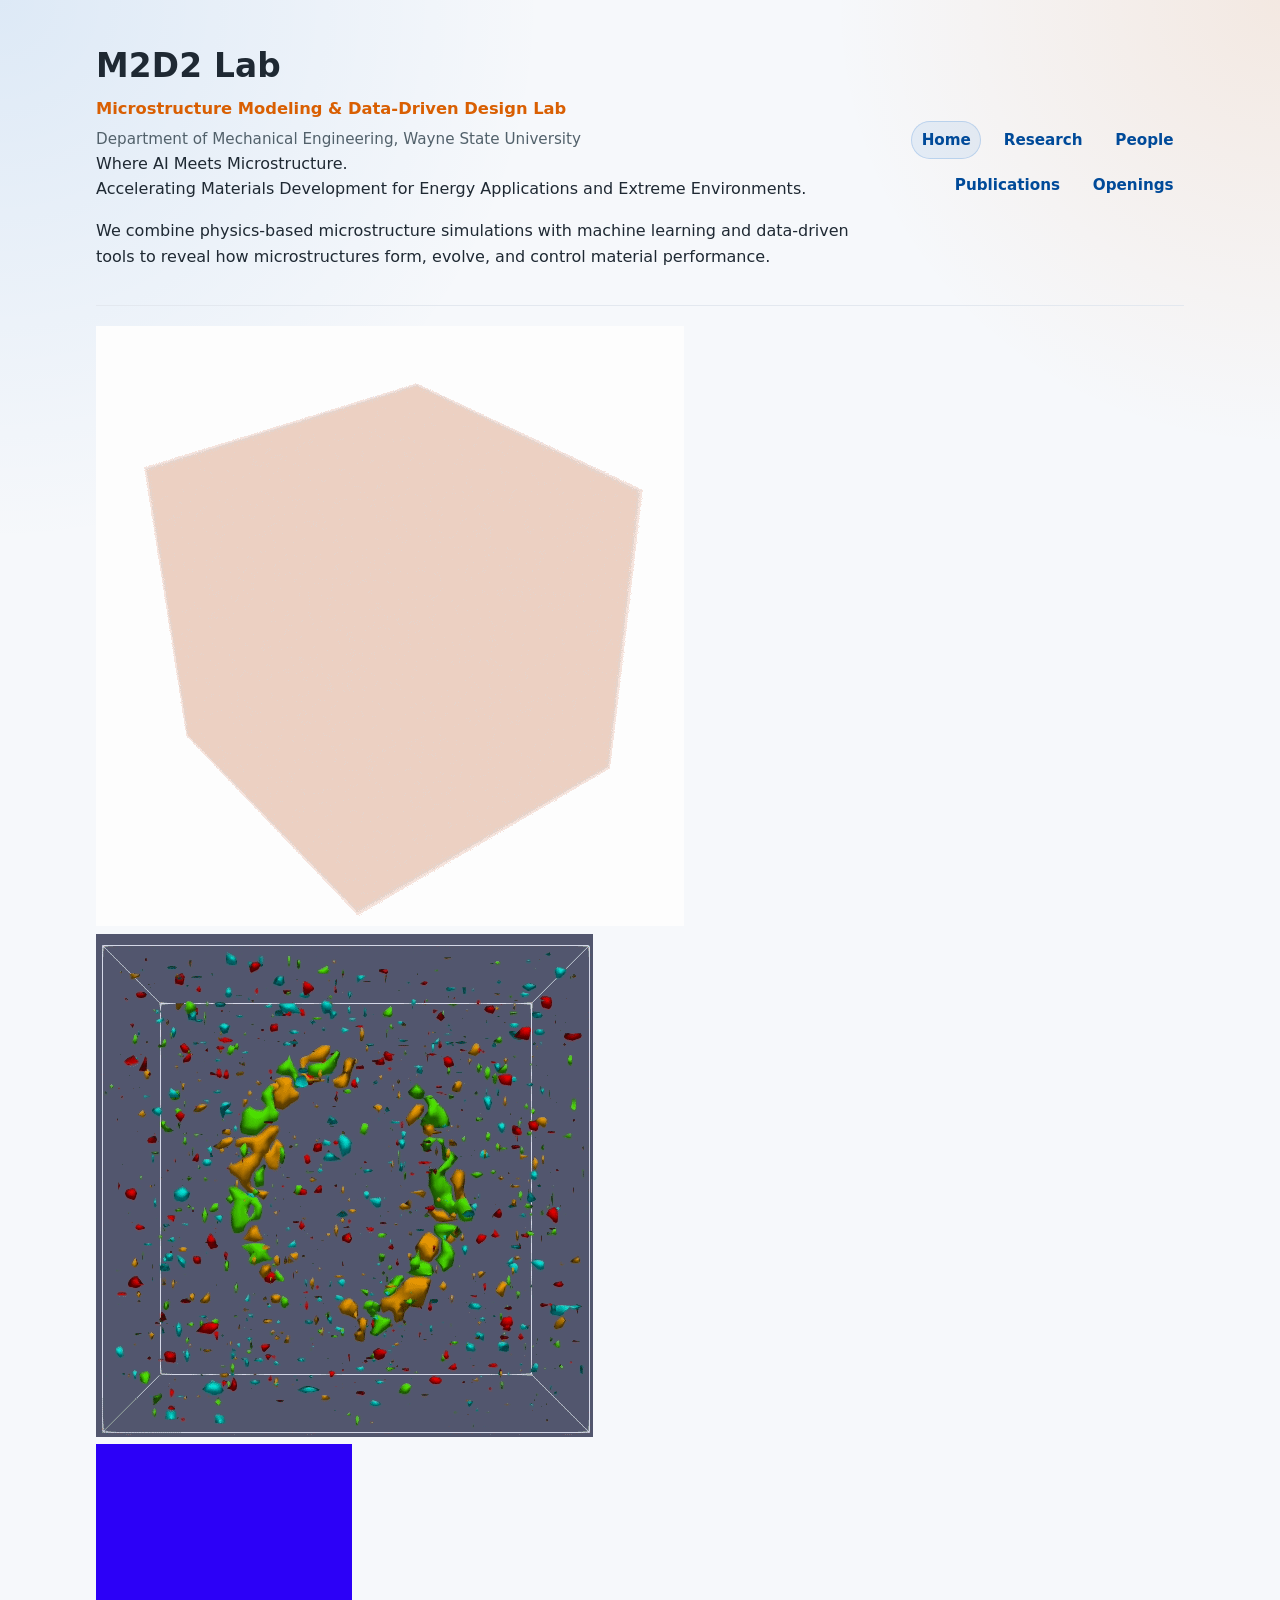
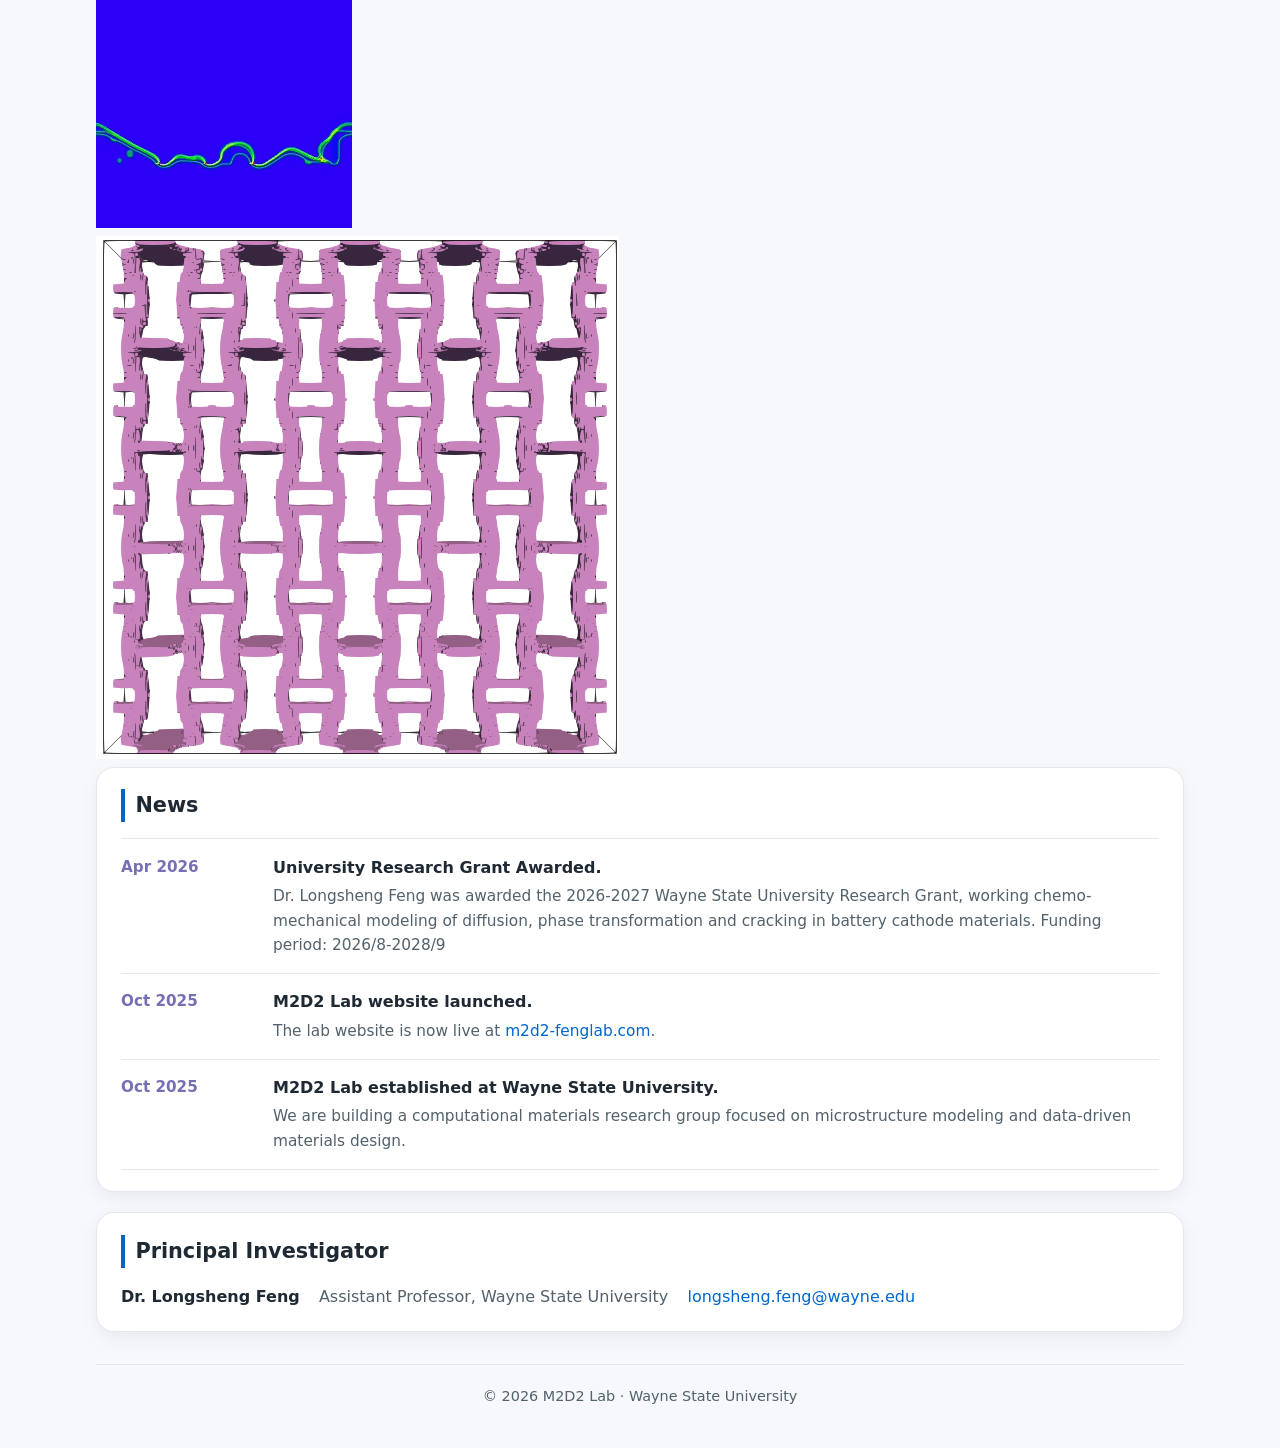
==== index.html @ 78905b92 "Add files via upload" ====
<!DOCTYPE html>
<html lang="en">
<head>
  <meta charset="UTF-8" />
  <meta name="viewport" content="width=device-width, initial-scale=1" />
  <title>M2D2 Lab | Wayne State University</title>
  <link rel="stylesheet" href="style.css" />
</head>

<body>
  <header>
    <div class="brand">
      <h1>M2D2 Lab</h1>
      <div class="subtitle">Microstructure Modeling &amp; Data-Driven Design Lab</div>
      <div class="affiliation">Department of Mechanical Engineering, Wayne State University</div>

      <div class="brand-tagline">Where AI Meets Microstructure.</div>
      <div class="brand-subtagline">
        Accelerating Materials Development for Energy Applications and Extreme Environments.
      </div>
      <p class="brand-intro">
        We combine physics-based microstructure simulations with machine learning and data-driven tools
        to reveal how microstructures form, evolve, and control material performance.
      </p>
    </div>

    <nav aria-label="Main navigation">
      <a href="index.html" class="active">Home</a>
      <a href="research.html">Research</a>
      <a href="people.html">People</a>
      <a href="publications.html">Publications</a>
      <a href="openings.html">Openings</a>
    </nav>
  </header>

  <section class="full-bleed-media" aria-label="Physics-based simulation highlights">
    <div class="media-tile media-tile-1">
      <img src="images/phase-separation-3d.gif" alt="Physics-based simulation animation 1">
    </div>

    <div class="media-tile media-tile-2">
      <img src="images/s-phase-crop.gif" alt="Physics-based simulation animation 2">
    </div>

    <div class="media-tile media-tile-3">
      <img src="images/CBCA-shear.gif" alt="Physics-based simulation animation 3">
    </div>

    <div class="media-tile media-tile-4">
      <img src="images/animation_made_crop.gif" alt="Physics-based simulation animation 4">
    </div>
  </section>

  <main>
<section class="card">
      <h2 class="section-heading">News</h2>
      <ul class="news-list">
        <li class="news-item">
          <div class="news-date">Apr 2026</div>
          <div>
            <div class="news-title">University Research Grant Awarded.</div>
            <p>Dr. Longsheng Feng was awarded the 2026-2027 Wayne State University Research Grant, 
              working chemo-mechanical modeling of diffusion, phase transformation and cracking in battery cathode materials. Funding period: 2026/8-2028/9</p>
          </div>
        </li>
        <li class="news-item">
          <div class="news-date">Oct 2025</div>
          <div>
            <div class="news-title">M2D2 Lab website launched.</div>
            <p>The lab website is now live at <a href="https://m2d2-fenglab.com" target="_blank" rel="noopener">m2d2-fenglab.com</a>.</p>
          </div>
        </li>
        <li class="news-item">
          <div class="news-date">Oct 2025</div>
          <div>
            <div class="news-title">M2D2 Lab established at Wayne State University.</div>
            <p>We are building a computational materials research group focused on microstructure modeling and data-driven materials design.</p>
          </div>
        </li>
        <!--
        To add a new item, copy one <li class="news-item"> block above and edit the date, title, and description.
        Example:
        <li class="news-item">
          <div class="news-date">Month Year</div>
          <div>
            <div class="news-title">News headline.</div>
            <p>Short description of the update.</p>
          </div>
        </li>
        -->
      </ul>
    </section>

    <section class="card">
      <h2 class="section-heading">Principal Investigator</h2>
      <div class="people-card">
        <strong>Dr. Longsheng Feng</strong>
        <span>Assistant Professor, Wayne State University</span>
        <a href="mailto:longsheng.feng@wayne.edu">longsheng.feng@wayne.edu</a>
      </div>
    </section>
  </main>

  <footer>
    © 2026 M2D2 Lab · Wayne State University
  </footer>
</body>
</html>
---- style.css ----
:root {
  --text: #1f2933;
  --muted: #52616b;
  --blue: #0066cc;
  --blue-dark: #004a99;
  --orange: #d95f02;
  --purple: #7570b3;
  --bg: #f6f8fb;
  --card: #ffffff;
  --border: #e3e8ef;
  --shadow: 0 10px 28px rgba(15, 23, 42, 0.08);
  --shadow-soft: 0 6px 18px rgba(15, 23, 42, 0.06);
}

* { box-sizing: border-box; }

html { scroll-behavior: smooth; }

body {
  max-width: 1120px;
  margin: 0 auto;
  padding: 1.5rem 1rem 2.5rem 1rem;
  font-family: system-ui, -apple-system, BlinkMacSystemFont, "Segoe UI", Roboto, sans-serif;
  line-height: 1.6;
  color: var(--text);
  background:
    radial-gradient(circle at top left, rgba(0, 102, 204, 0.10), transparent 34rem),
    radial-gradient(circle at top right, rgba(217, 95, 2, 0.10), transparent 28rem),
    var(--bg);
}

a { color: var(--blue); text-decoration: none; }
a:hover { text-decoration: underline; }

header {
  display: flex;
  align-items: center;
  justify-content: space-between;
  gap: 1.5rem;
  padding: 1rem 0 1.25rem 0;
  margin-bottom: 1.25rem;
  border-bottom: 1px solid var(--border);
}

.brand h1 {
  margin: 0 0 0.25rem 0;
  font-size: 2.05rem;
  font-weight: 820;
  letter-spacing: 0.2px;
}

.subtitle {
  margin: 0;
  font-size: 1.02rem;
  color: var(--orange);
  font-weight: 720;
}

.affiliation {
  margin-top: 0.25rem;
  color: var(--muted);
  font-size: 0.95rem;
}

nav {
  display: flex;
  flex-wrap: wrap;
  justify-content: flex-end;
  gap: 0.4rem 0.75rem;
}

nav a {
  padding: 0.45rem 0.65rem;
  border-radius: 999px;
  color: var(--blue-dark);
  font-weight: 650;
  font-size: 0.95rem;
}

nav a:hover,
nav a.active {
  background: rgba(0, 102, 204, 0.08);
  text-decoration: none;
}

nav a.active {
  color: var(--blue-dark);
  box-shadow: inset 0 0 0 1px rgba(0, 102, 204, 0.18);
}

main { margin-top: 0; }

.hero {
  background: linear-gradient(135deg, rgba(255,255,255,0.96), rgba(255,255,255,0.88));
  border: 1px solid var(--border);
  border-radius: 22px;
  padding: 2rem;
  box-shadow: var(--shadow);
  overflow: hidden;
  margin-bottom: 1.5rem;
}

.hero-title {
  max-width: 960px;
  margin: 0;
  font-size: clamp(1.45rem, 2.4vw, 1.85rem);
  line-height: 1.18;
  letter-spacing: -0.018em;
  font-weight: 780;
}

.hero-title span { color: var(--blue-dark); }

.hero-subtitle {
  max-width: 900px;
  margin: 0.65rem 0 0 0;
  color: #9a3f00;
  font-size: clamp(1rem, 1.65vw, 1.22rem);
  line-height: 1.4;
  font-weight: 690;
}

.hero-subtitle span { color: var(--blue-dark); }

.hero-text {
  max-width: 900px;
  margin-top: 0.85rem;
  margin-bottom: 1.5rem;
  color: var(--muted);
  font-size: 1.05rem;
}

.hero-media-grid {
  display: grid;
  grid-template-columns: repeat(4, minmax(0, 1fr));
  gap: 0.85rem;
  margin-top: 1.25rem;
}

.hero-panel {
  background: #f8fafc;
  border: 1px solid var(--border);
  border-radius: 18px;
  overflow: hidden;
  box-shadow: var(--shadow-soft);
}

.hero-panel-media {
  aspect-ratio: 4 / 3;
  width: 100%;
  background:
    linear-gradient(135deg, rgba(0, 102, 204, 0.12), rgba(117, 112, 179, 0.12)),
    #eef3f9;
  display: flex;
  align-items: center;
  justify-content: center;
  text-align: center;
  padding: 0.75rem;
  color: var(--muted);
  font-weight: 750;
  letter-spacing: 0.01em;
}

.hero-panel-media img,
.hero-panel-media video {
  width: 100%;
  height: 100%;
  object-fit: contain;
  display: block;
  background: #f8fafc;
}

.hero-media-subtitle {
  margin: 0.85rem 0 0 0;
  color: var(--muted);
  font-size: 0.96rem;
  text-align: center;
}

.card,
.content-card {
  background: var(--card);
  border: 1px solid var(--border);
  border-radius: 18px;
  padding: 1.35rem 1.5rem;
  box-shadow: var(--shadow-soft);
  margin-bottom: 1.25rem;
}

h2,
h2.section-heading {
  margin: 0 0 1rem 0;
  font-size: 1.3rem;
  border-left: 4px solid var(--blue);
  padding-left: 0.65rem;
  font-weight: 800;
}

/* News */
.news-list {
  list-style: none;
  padding: 0;
  margin: 0;
  border-top: 1px solid var(--border);
}

.news-item {
  display: grid;
  grid-template-columns: 8.5rem 1fr;
  gap: 1rem;
  padding: 0.95rem 0;
  border-bottom: 1px solid var(--border);
}

.news-date {
  color: var(--purple);
  font-weight: 800;
  font-size: 0.95rem;
}

.news-title { font-weight: 800; }

.news-item p {
  margin: 0.25rem 0 0 0;
  color: var(--muted);
  font-size: 0.96rem;
}

/* People */
.people-card {
  display: flex;
  flex-wrap: wrap;
  gap: 0.5rem 1.2rem;
  align-items: baseline;
  color: var(--muted);
}
.people-card strong { color: var(--text); }

.member {
  display: flex;
  flex-wrap: wrap;
  align-items: flex-start;
  gap: 1rem;
  margin-bottom: 1.25rem;
  padding: 1.1rem;
  border: 1px solid var(--border);
  border-radius: 16px;
  background: var(--card);
  box-shadow: var(--shadow-soft);
}

.avatar {
  width: 140px;
  height: 140px;
  border: 1px solid var(--border);
  border-radius: 12px;
  overflow: hidden;
  background: #f5f7fa;
  flex: 0 0 auto;
}

.avatar img {
  width: 100%;
  height: 100%;
  object-fit: cover;
  display: block;
}

.member-info { flex: 1; min-width: 250px; }
.name-line { font-weight: 800; font-size: 1.08rem; margin-bottom: 0.25rem; }
.role-line { font-size: 0.95rem; color: var(--muted); margin-bottom: 0.5rem; }
.contact-line, .research-line, .bio-line { font-size: 0.95rem; margin-bottom: 0.4rem; }
.links a { margin-right: 0.75rem; white-space: nowrap; }
.links a::after { content: "↗"; font-size: 0.85em; margin-left: 0.2rem; color: #777; }
.alumni-list li { margin-bottom: 0.5rem; }

/* Publications */
.pubs {
  list-style: none;
  padding: 1.2rem 1.4rem;
  margin: 1rem 0;
  background: var(--card);
  border: 1px solid var(--border);
  border-radius: 18px;
  box-shadow: var(--shadow-soft);
}

.pub {
  margin: 0;
  padding: 0.85rem 0;
  border-bottom: 1px solid var(--border);
}
.pub:last-child { border-bottom: 0; }
.pub-title { font-weight: 650; margin: 0; }
.pub-title a { color: var(--blue-dark); text-decoration: none; }
.pub-title a:hover { text-decoration: underline; }
.pub-meta { font-size: 0.95rem; color: var(--muted); }
.me { font-weight: 800; color: var(--text); }
.dot { color: #aaa; margin: 0 0.3rem; }

/* Research page */
.section-title {
  text-align: center;
  font-size: 1.55rem;
  font-weight: 820;
  margin-top: 1.5rem;
  margin-bottom: 0.75rem;
}

.section-sub {
  text-align: center;
  color: var(--muted);
  margin: 0 auto 1.5rem auto;
  max-width: 780px;
}

.overview,
.note {
  background: var(--card);
  border: 1px solid var(--border);
  border-radius: 18px;
  padding: 1.25rem 1.4rem;
  box-shadow: var(--shadow-soft);
  margin: 0 auto 1.5rem auto;
  max-width: 960px;
}
.overview p { margin-top: 0; }

.themes {
  display: block;
  margin-top: 1.5rem;
}

.theme {
  background: var(--card);
  border: 1px solid var(--border);
  border-radius: 18px;
  padding: 1.25rem;
  margin-bottom: 1.35rem;
  box-shadow: var(--shadow-soft);
}

.theme h3 {
  margin: 0 0 0.85rem 0;
  font-size: 1.25rem;
  color: var(--text);
}

.theme figure { margin: 0 0 1rem 0; }
.theme img {
  width: 100%;
  max-width: 100%;
  height: auto;
  border: 1px solid var(--border);
  border-radius: 14px;
  display: block;
  margin: 0.25rem auto 0.5rem auto;
}
.theme figcaption {
  font-size: 0.92rem;
  color: var(--muted);
  text-align: center;
}

.image-placeholder {
  min-height: 240px;
  border: 1px dashed rgba(0, 102, 204, 0.35);
  border-radius: 14px;
  background:
    linear-gradient(135deg, rgba(0, 102, 204, 0.08), rgba(217, 95, 2, 0.08)),
    #f8fafc;
  color: var(--muted);
  display: flex;
  flex-direction: column;
  align-items: center;
  justify-content: center;
  text-align: center;
  padding: 1rem;
  margin-bottom: 0.5rem;
}
.image-placeholder strong { color: var(--text); margin-bottom: 0.25rem; }

.theme-text p { margin-top: 0; }
.keywords {
  margin-top: 0.7rem;
  color: var(--muted);
  font-size: 0.94rem;
}
.papers-block { margin-top: 0.85rem; }
.papers-title { font-weight: 800; margin-bottom: 0.25rem; }
.papers { margin-top: 0.25rem; padding-left: 1.1rem; }
.papers li { margin-bottom: 0.35rem; }

/* General content */
ul { padding-left: 1.25rem; }

footer {
  border-top: 1px solid var(--border);
  margin-top: 2rem;
  padding: 1.25rem 0 0 0;
  font-size: 0.9rem;
  color: var(--muted);
  text-align: center;
}

@media (max-width: 860px) {
  header { display: block; }
  nav { justify-content: flex-start; margin-top: 1rem; }
  .hero { padding: 1.35rem; }
  .news-item { grid-template-columns: 1fr; gap: 0.2rem; }
}

@media (max-width: 900px) {
  .hero-media-grid { grid-template-columns: repeat(2, minmax(0, 1fr)); }
}

@media (max-width: 560px) {
  body { padding: 1rem 0.75rem 2rem 0.75rem; }
  .brand h1 { font-size: 1.8rem; }
  .hero-media-grid { grid-template-columns: 1fr; }
  .card, .content-card, .overview, .note, .theme, .pubs { padding: 1rem; }
  .member { padding: 0.9rem; }
}
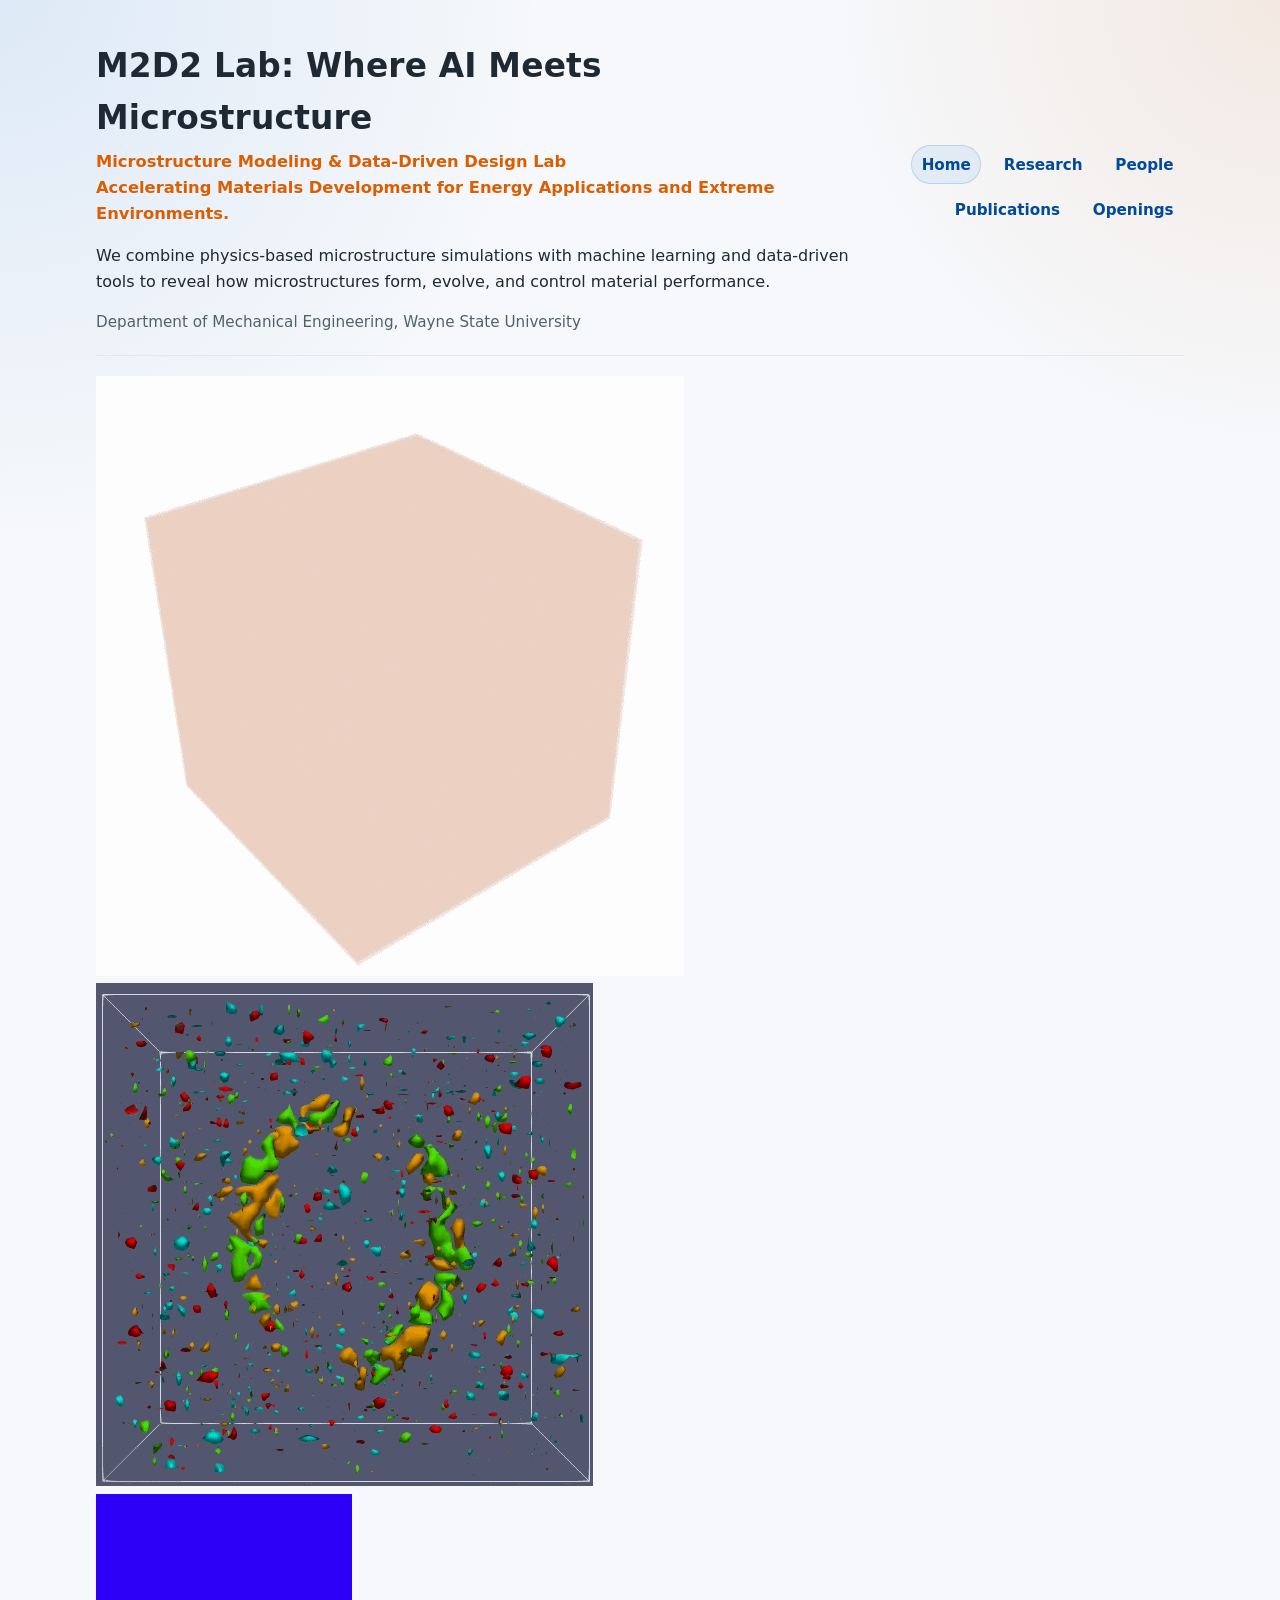
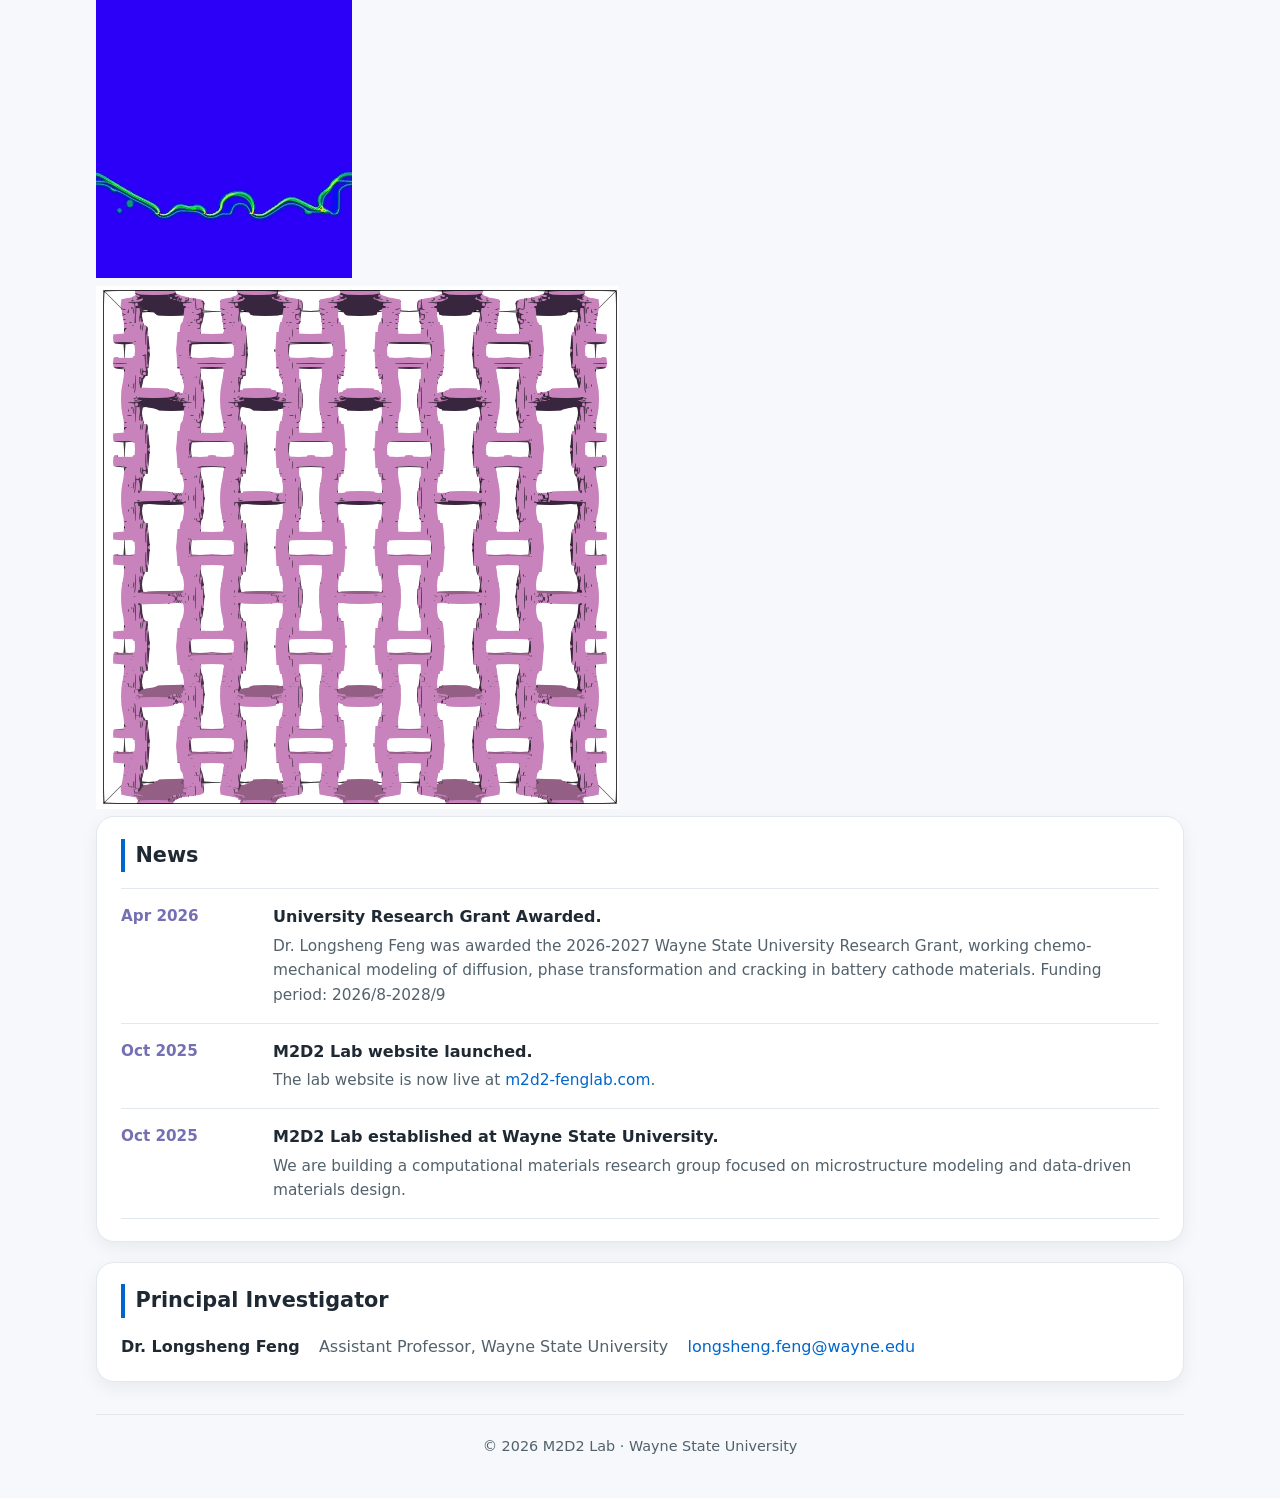
==== commit 7463c022: "Update index.html" ====
--- a/index.html
+++ b/index.html
@@ -10,18 +10,16 @@
 <body>
   <header>
     <div class="brand">
-      <h1>M2D2 Lab</h1>
+      <h1>M2D2 Lab: Where AI Meets Microstructure</h1>
       <div class="subtitle">Microstructure Modeling &amp; Data-Driven Design Lab</div>
-      <div class="affiliation">Department of Mechanical Engineering, Wayne State University</div>
-
-      <div class="brand-tagline">Where AI Meets Microstructure.</div>
-      <div class="brand-subtagline">
+      <div class="subtitle">
         Accelerating Materials Development for Energy Applications and Extreme Environments.
       </div>
       <p class="brand-intro">
         We combine physics-based microstructure simulations with machine learning and data-driven tools
         to reveal how microstructures form, evolve, and control material performance.
       </p>
+      <div class="affiliation">Department of Mechanical Engineering, Wayne State University</div>
     </div>
 
     <nav aria-label="Main navigation">
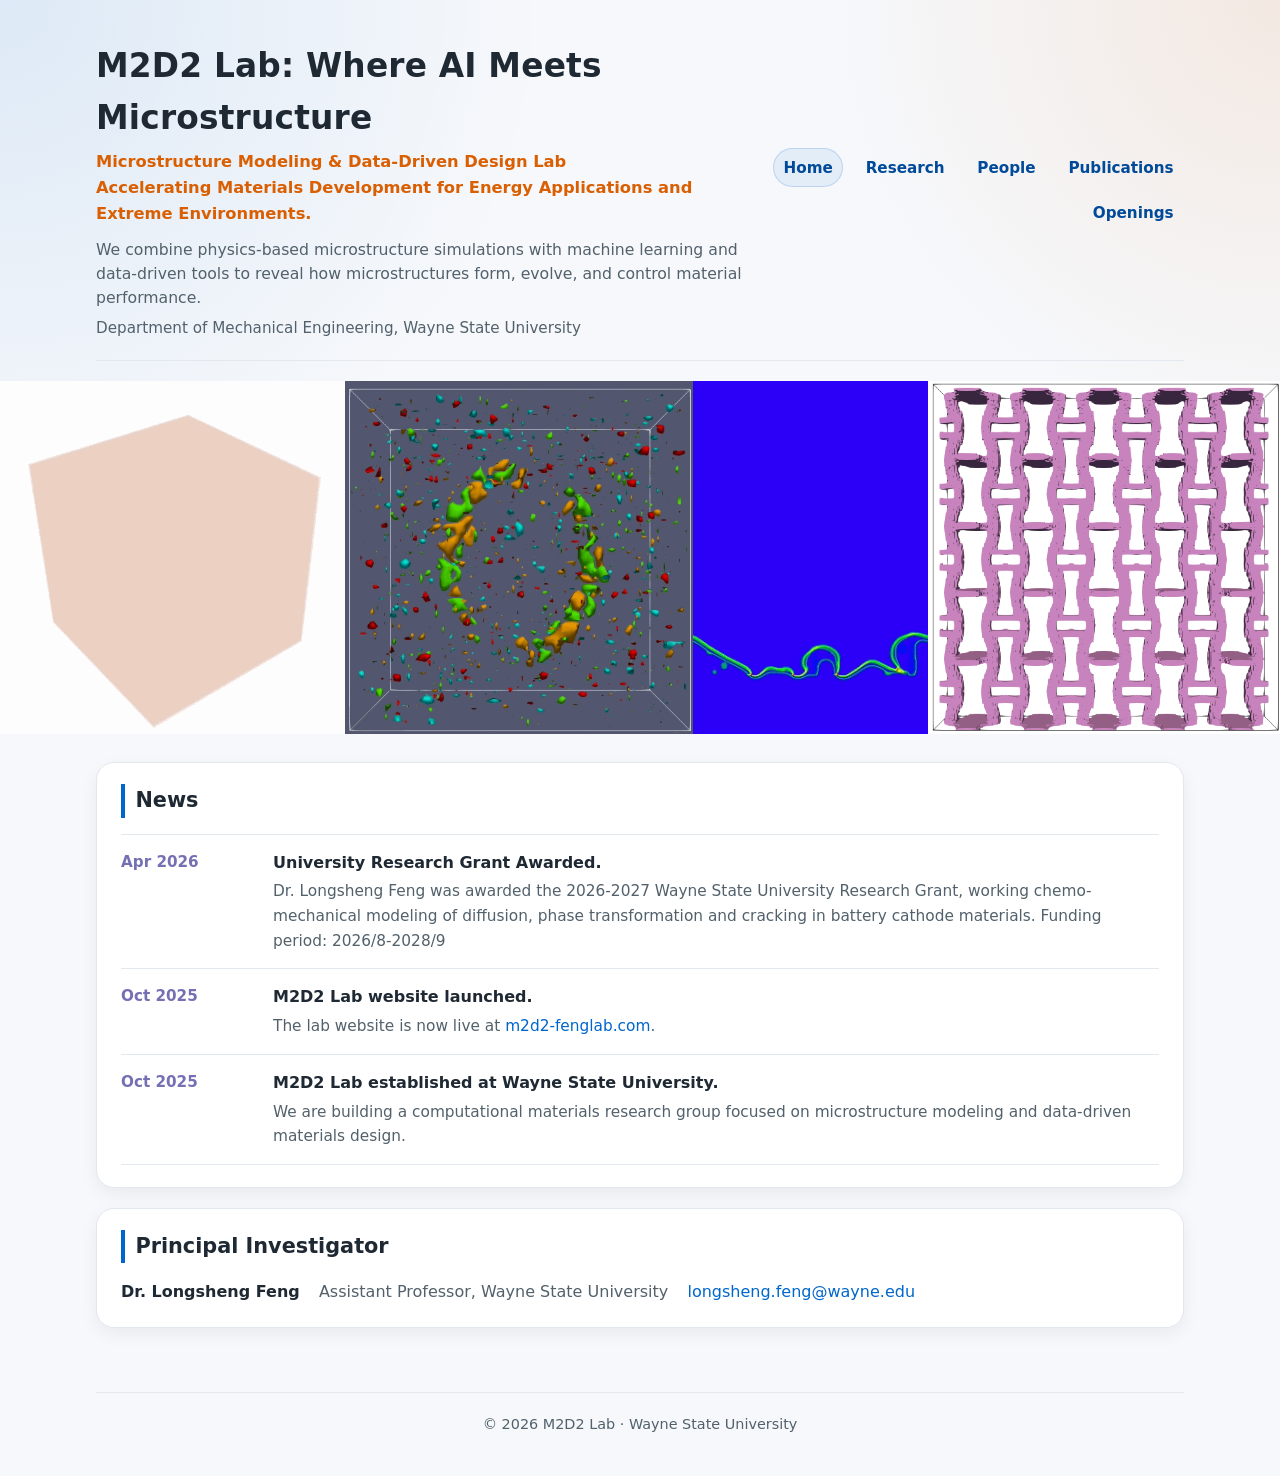
==== commit 0538503c: "Add files via upload" ====
--- a/index.html
+++ b/index.html
@@ -7,29 +7,31 @@
   <link rel="stylesheet" href="style.css" />
 </head>
 
-<body>
-  <header>
-    <div class="brand">
-      <h1>M2D2 Lab: Where AI Meets Microstructure</h1>
-      <div class="subtitle">Microstructure Modeling &amp; Data-Driven Design Lab</div>
-      <div class="subtitle">
-        Accelerating Materials Development for Energy Applications and Extreme Environments.
+<body class="home-page">
+  <div class="page-shell">
+    <header>
+      <div class="brand">
+        <h1>M2D2 Lab: Where AI Meets Microstructure</h1>
+        <div class="subtitle">Microstructure Modeling &amp; Data-Driven Design Lab</div>
+        <div class="subtitle">
+          Accelerating Materials Development for Energy Applications and Extreme Environments.
+        </div>
+        <p class="brand-intro">
+          We combine physics-based microstructure simulations with machine learning and data-driven tools
+          to reveal how microstructures form, evolve, and control material performance.
+        </p>
+        <div class="affiliation">Department of Mechanical Engineering, Wayne State University</div>
       </div>
-      <p class="brand-intro">
-        We combine physics-based microstructure simulations with machine learning and data-driven tools
-        to reveal how microstructures form, evolve, and control material performance.
-      </p>
-      <div class="affiliation">Department of Mechanical Engineering, Wayne State University</div>
-    </div>
 
-    <nav aria-label="Main navigation">
-      <a href="index.html" class="active">Home</a>
-      <a href="research.html">Research</a>
-      <a href="people.html">People</a>
-      <a href="publications.html">Publications</a>
-      <a href="openings.html">Openings</a>
-    </nav>
-  </header>
+      <nav aria-label="Main navigation">
+        <a href="index.html" class="active">Home</a>
+        <a href="research.html">Research</a>
+        <a href="people.html">People</a>
+        <a href="publications.html">Publications</a>
+        <a href="openings.html">Openings</a>
+      </nav>
+    </header>
+  </div>
 
   <section class="full-bleed-media" aria-label="Physics-based simulation highlights">
     <div class="media-tile media-tile-1">
@@ -49,8 +51,8 @@
     </div>
   </section>
 
-  <main>
-<section class="card">
+  <main class="page-shell">
+    <section class="card">
       <h2 class="section-heading">News</h2>
       <ul class="news-list">
         <li class="news-item">
@@ -99,8 +101,10 @@
     </section>
   </main>
 
-  <footer>
-    © 2026 M2D2 Lab · Wayne State University
-  </footer>
+  <div class="page-shell footer-shell">
+    <footer>
+      © 2026 M2D2 Lab · Wayne State University
+    </footer>
+  </div>
 </body>
 </html>
--- a/style.css
+++ b/style.css
@@ -29,6 +29,31 @@
     var(--bg);
 }
 
+/* Home page full-width shell */
+body.home-page {
+  max-width: none;
+  width: 100%;
+  margin: 0;
+  padding: 0;
+}
+
+.page-shell {
+  max-width: 1120px;
+  margin: 0 auto;
+  padding: 1.5rem 1rem 0 1rem;
+}
+
+main.page-shell {
+  padding-top: 0;
+  padding-bottom: 0.75rem;
+}
+
+.footer-shell {
+  padding-top: 0;
+  padding-bottom: 2.5rem;
+}
+
+
 a { color: var(--blue); text-decoration: none; }
 a:hover { text-decoration: underline; }
 
@@ -62,6 +87,15 @@
   font-size: 0.95rem;
 }
 
+.brand-intro {
+  max-width: 820px;
+  margin: 0.65rem 0 0.35rem 0;
+  color: var(--muted);
+  font-size: 0.98rem;
+  line-height: 1.55;
+}
+
+
 nav {
   display: flex;
   flex-wrap: wrap;
@@ -87,6 +121,38 @@
   color: var(--blue-dark);
   box-shadow: inset 0 0 0 1px rgba(0, 102, 204, 0.18);
 }
+
+/* Full-width home animation strip */
+.full-bleed-media {
+  width: 100%;
+  display: grid;
+  grid-template-columns: minmax(0, 0.980fr) minmax(0, 0.988fr) minmax(0, 0.667fr) minmax(0, 1fr);
+  gap: 0;
+  margin: 0 0 1.75rem 0;
+  overflow: hidden;
+  background: #f8fafc;
+  line-height: 0;
+}
+
+.media-tile {
+  min-width: 0;
+  overflow: hidden;
+  background: #f8fafc;
+}
+
+.media-tile-1 { aspect-ratio: 588 / 600; }
+.media-tile-2 { aspect-ratio: 497 / 503; }
+.media-tile-3 { aspect-ratio: 256 / 384; }
+.media-tile-4 { aspect-ratio: 523 / 523; }
+
+.media-tile img,
+.media-tile video {
+  width: 100%;
+  height: 100%;
+  object-fit: cover;
+  display: block;
+}
+
 
 main { margin-top: 0; }
 
@@ -421,3 +487,29 @@
   .card, .content-card, .overview, .note, .theme, .pubs { padding: 1rem; }
   .member { padding: 0.9rem; }
 }
+
+
+/* Keep the home-page full-width strip from being constrained or stacked by other responsive rules */
+@media (max-width: 900px) {
+  .full-bleed-media {
+    grid-template-columns: minmax(0, 0.980fr) minmax(0, 0.988fr) minmax(0, 0.667fr) minmax(0, 1fr);
+  }
+}
+
+@media (max-width: 560px) {
+  body.home-page {
+    max-width: none;
+    width: 100%;
+    margin: 0;
+    padding: 0;
+  }
+
+  .full-bleed-media {
+    grid-template-columns: minmax(0, 0.980fr) minmax(0, 0.988fr) minmax(0, 0.667fr) minmax(0, 1fr);
+  }
+
+  .page-shell {
+    padding-left: 0.75rem;
+    padding-right: 0.75rem;
+  }
+}
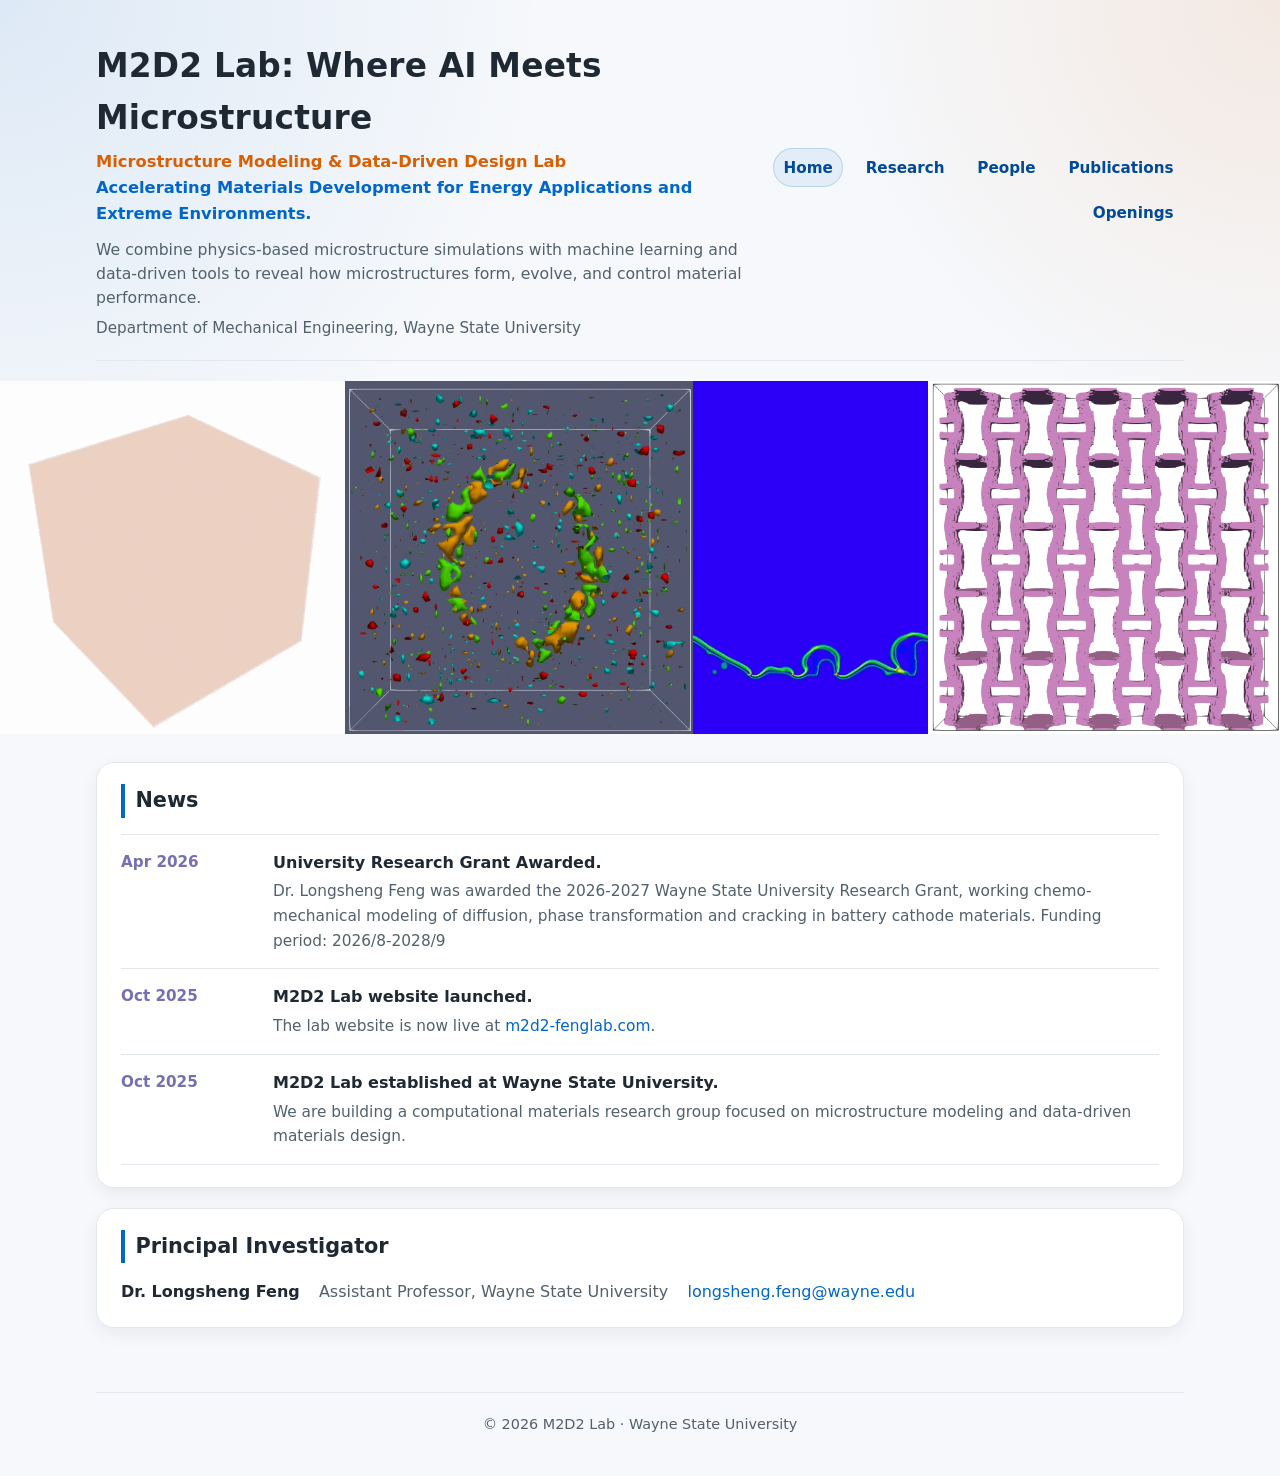
==== commit c54139c1: "Update index.html" ====
--- a/index.html
+++ b/index.html
@@ -13,7 +13,7 @@
       <div class="brand">
         <h1>M2D2 Lab: Where AI Meets Microstructure</h1>
         <div class="subtitle">Microstructure Modeling &amp; Data-Driven Design Lab</div>
-        <div class="subtitle">
+        <div class="subtitle1">
           Accelerating Materials Development for Energy Applications and Extreme Environments.
         </div>
         <p class="brand-intro">
--- a/style.css
+++ b/style.css
@@ -81,6 +81,13 @@
   font-weight: 720;
 }
 
+.subtitle1 {
+  margin: 0;
+  font-size: 1.02rem;
+  color: var(--blue);
+  font-weight: 720;
+}
+
 .affiliation {
   margin-top: 0.25rem;
   color: var(--muted);
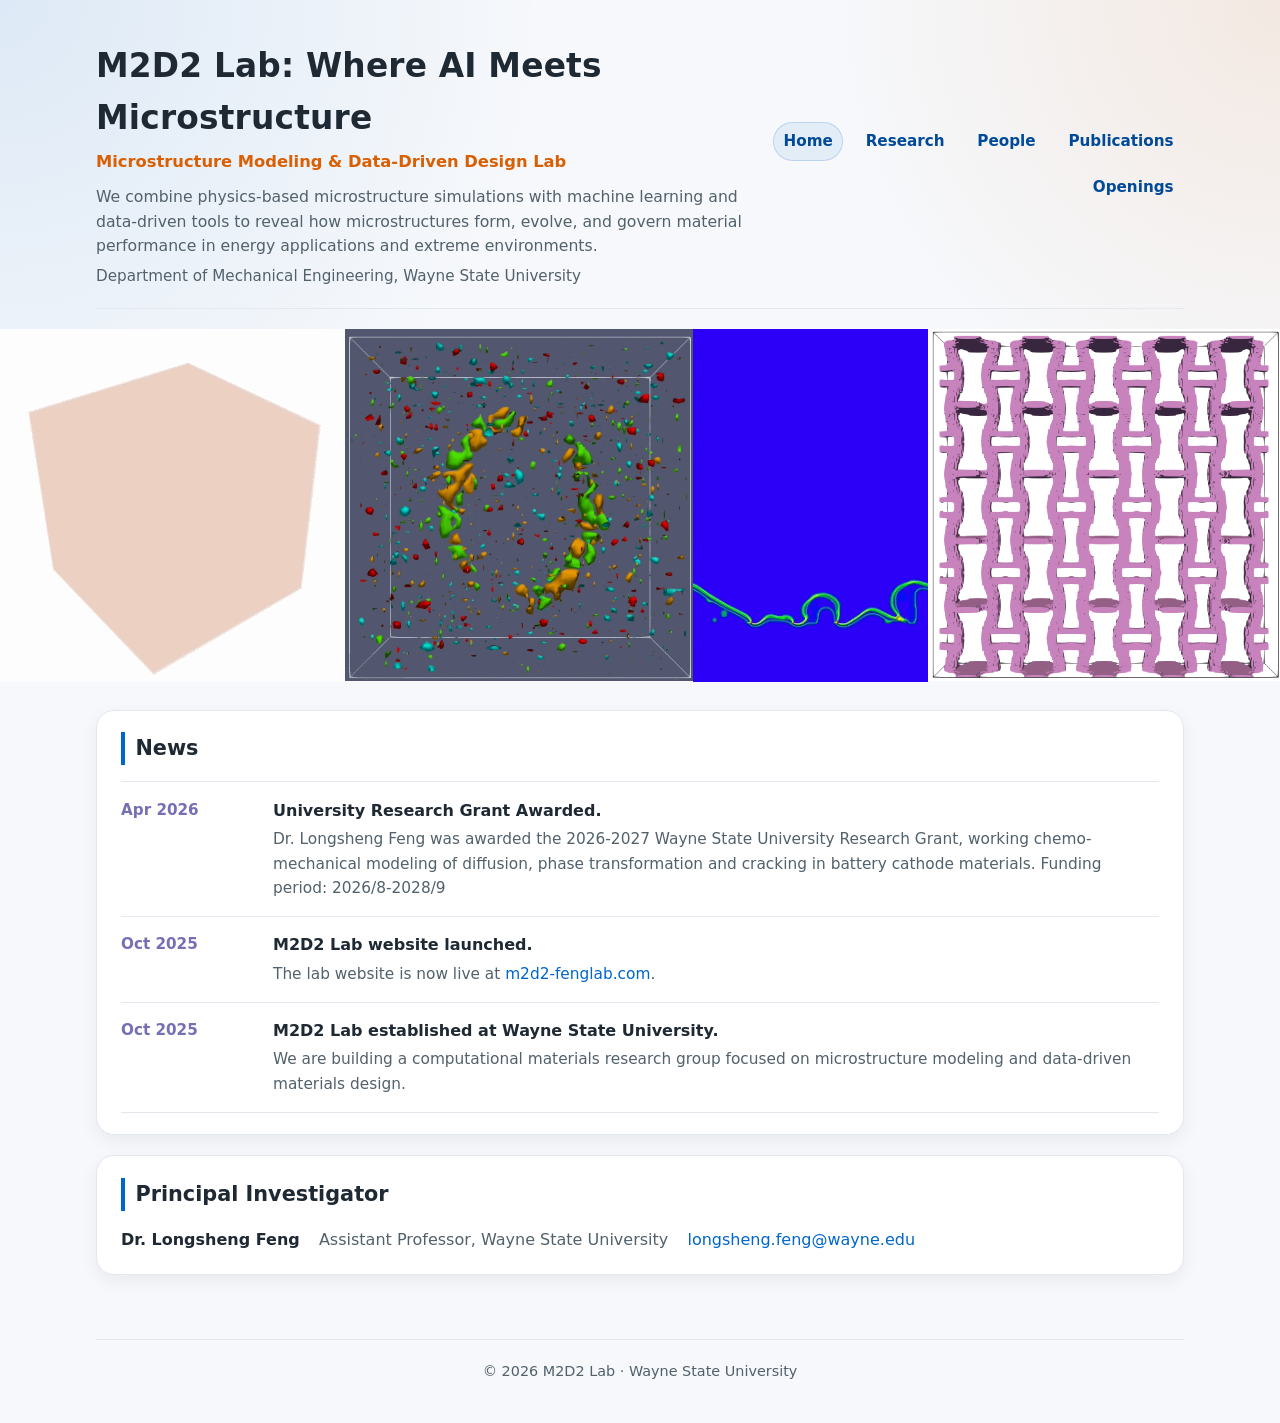
==== commit f8b6f8fa: "Update index.html" ====
--- a/index.html
+++ b/index.html
@@ -13,12 +13,9 @@
       <div class="brand">
         <h1>M2D2 Lab: Where AI Meets Microstructure</h1>
         <div class="subtitle">Microstructure Modeling &amp; Data-Driven Design Lab</div>
-        <div class="subtitle1">
-          Accelerating Materials Development for Energy Applications and Extreme Environments.
-        </div>
         <p class="brand-intro">
-          We combine physics-based microstructure simulations with machine learning and data-driven tools
-          to reveal how microstructures form, evolve, and control material performance.
+          We combine physics-based microstructure simulations with machine learning and data-driven tools to reveal 
+          how microstructures form, evolve, and govern material performance in energy applications and extreme environments.
         </p>
         <div class="affiliation">Department of Mechanical Engineering, Wayne State University</div>
       </div>
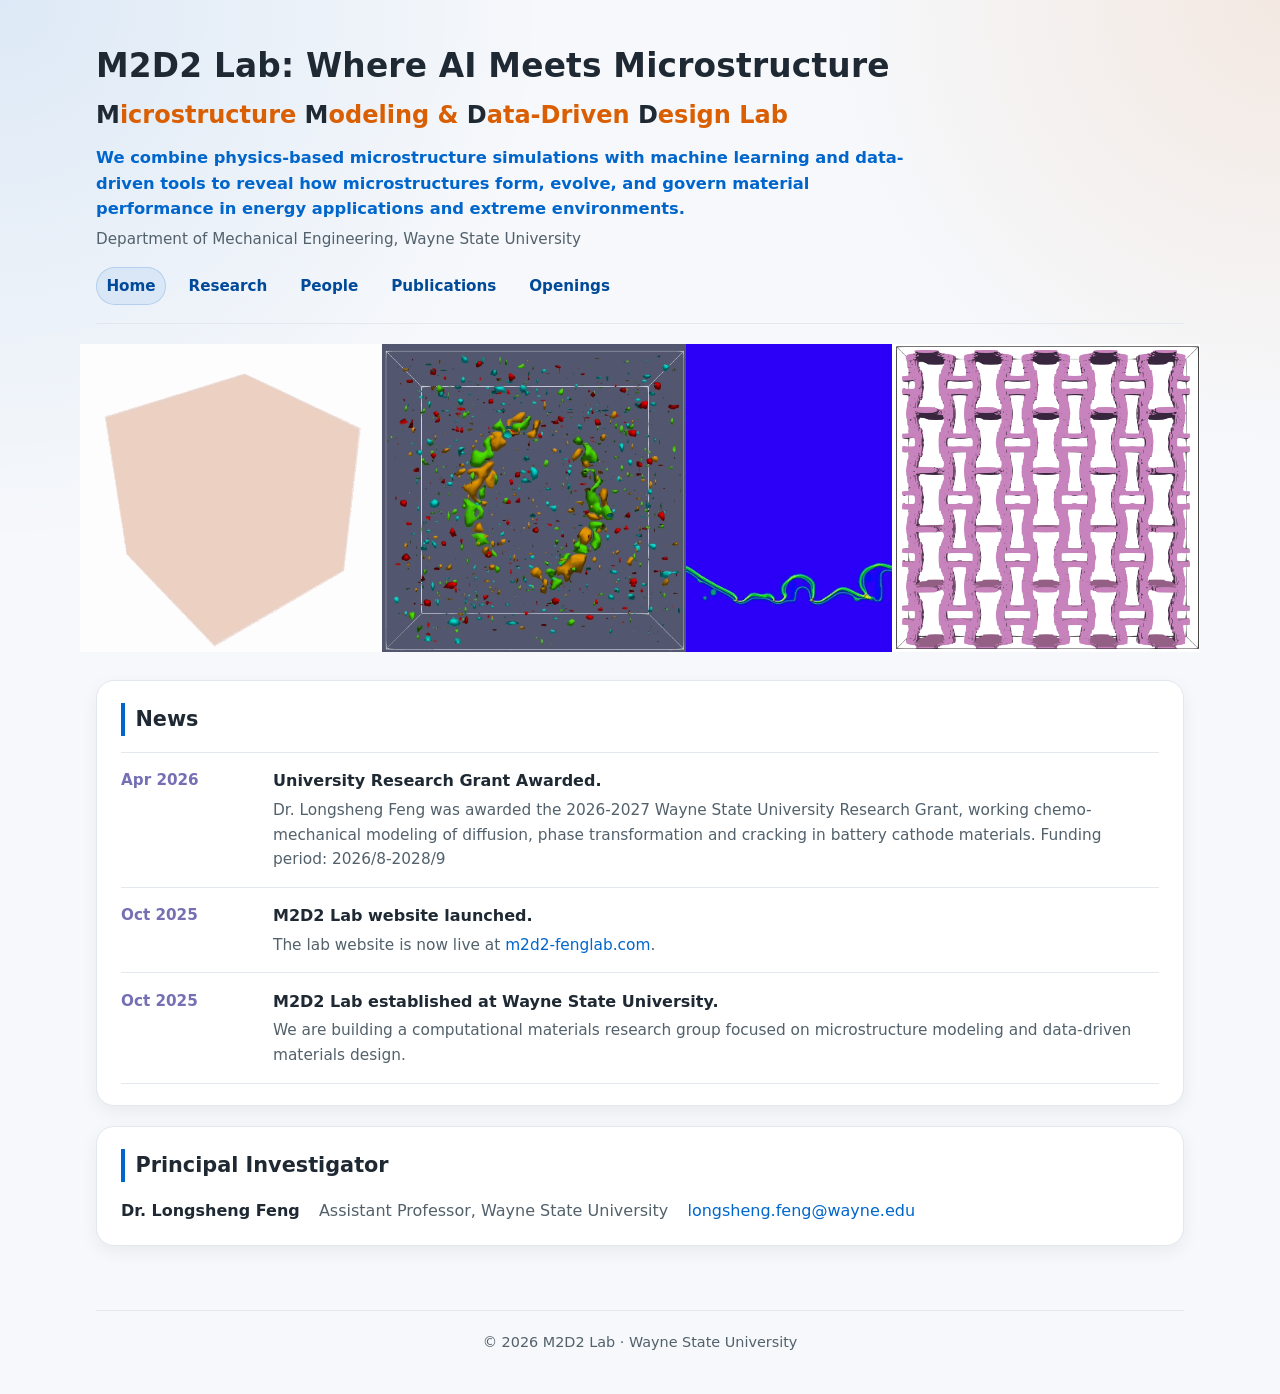
==== commit 649ac65f: "Update index.html" ====
--- a/index.html
+++ b/index.html
@@ -12,7 +12,12 @@
     <header>
       <div class="brand">
         <h1>M2D2 Lab: Where AI Meets Microstructure</h1>
-        <div class="subtitle">Microstructure Modeling &amp; Data-Driven Design Lab</div>
+        <div class="subtitle">
+          <span class="m2d2-letter">M</span>icrostructure 
+          <span class="m2d2-letter">M</span>odeling &amp; 
+          <span class="m2d2-letter">D</span>ata-Driven 
+          <span class="m2d2-letter">D</span>esign Lab
+        </div>
         <p class="brand-intro">
           We combine physics-based microstructure simulations with machine learning and data-driven tools to reveal 
           how microstructures form, evolve, and govern material performance in energy applications and extreme environments.
--- a/style.css
+++ b/style.css
@@ -58,13 +58,42 @@
 a:hover { text-decoration: underline; }
 
 header {
-  display: flex;
-  align-items: center;
-  justify-content: space-between;
-  gap: 1.5rem;
-  padding: 1rem 0 1.25rem 0;
+  display: block;
+  padding: 1rem 0 1.15rem 0;
   margin-bottom: 1.25rem;
   border-bottom: 1px solid var(--border);
+}
+
+.brand {
+  max-width: 900px;
+}
+
+nav {
+  display: flex;
+  flex-wrap: wrap;
+  justify-content: flex-start;
+  gap: 0.45rem 0.75rem;
+  margin-top: 1rem;
+}
+
+nav a {
+  white-space: nowrap;
+  padding: 0.42rem 0.65rem;
+  border-radius: 999px;
+  color: var(--blue-dark);
+  font-weight: 650;
+  font-size: 0.95rem;
+}
+
+nav a:hover,
+nav a.active {
+  background: rgba(0, 102, 204, 0.08);
+  text-decoration: none;
+}
+
+nav a.active {
+  color: var(--blue-dark);
+  box-shadow: inset 0 0 0 1px rgba(0, 102, 204, 0.18);
 }
 
 .brand h1 {
@@ -76,9 +105,14 @@
 
 .subtitle {
   margin: 0;
-  font-size: 1.02rem;
+  font-size: 1.50rem;
   color: var(--orange);
   font-weight: 720;
+}
+
+.m2d2-letter {
+  color: var(--text);
+  font-weight: 850;
 }
 
 .subtitle1 {
@@ -97,45 +131,21 @@
 .brand-intro {
   max-width: 820px;
   margin: 0.65rem 0 0.35rem 0;
-  color: var(--muted);
-  font-size: 0.98rem;
+  color: var(--blue);
+  font-size: 1.02rem;
+  font-weight: 720;
   line-height: 1.55;
 }
 
-
-nav {
-  display: flex;
-  flex-wrap: wrap;
-  justify-content: flex-end;
-  gap: 0.4rem 0.75rem;
-}
-
-nav a {
-  padding: 0.45rem 0.65rem;
-  border-radius: 999px;
-  color: var(--blue-dark);
-  font-weight: 650;
-  font-size: 0.95rem;
-}
-
-nav a:hover,
-nav a.active {
-  background: rgba(0, 102, 204, 0.08);
-  text-decoration: none;
-}
-
-nav a.active {
-  color: var(--blue-dark);
-  box-shadow: inset 0 0 0 1px rgba(0, 102, 204, 0.18);
-}
 
 /* Full-width home animation strip */
 .full-bleed-media {
-  width: 100%;
+  max-width: 1120px;
+  width: calc(100% - 2rem);
+  margin: 0 auto 1.75rem auto;
   display: grid;
-  grid-template-columns: minmax(0, 0.980fr) minmax(0, 0.988fr) minmax(0, 0.667fr) minmax(0, 1fr);
+  grid-template-columns: 0.980fr 0.988fr 0.667fr 1fr;
   gap: 0;
-  margin: 0 0 1.75rem 0;
   overflow: hidden;
   background: #f8fafc;
   line-height: 0;
@@ -477,10 +487,14 @@
 }
 
 @media (max-width: 860px) {
-  header { display: block; }
-  nav { justify-content: flex-start; margin-top: 1rem; }
-  .hero { padding: 1.35rem; }
-  .news-item { grid-template-columns: 1fr; gap: 0.2rem; }
+  .hero {
+    padding: 1.35rem;
+  }
+
+  .news-item {
+    grid-template-columns: 1fr;
+    gap: 0.2rem;
+  }
 }
 
 @media (max-width: 900px) {
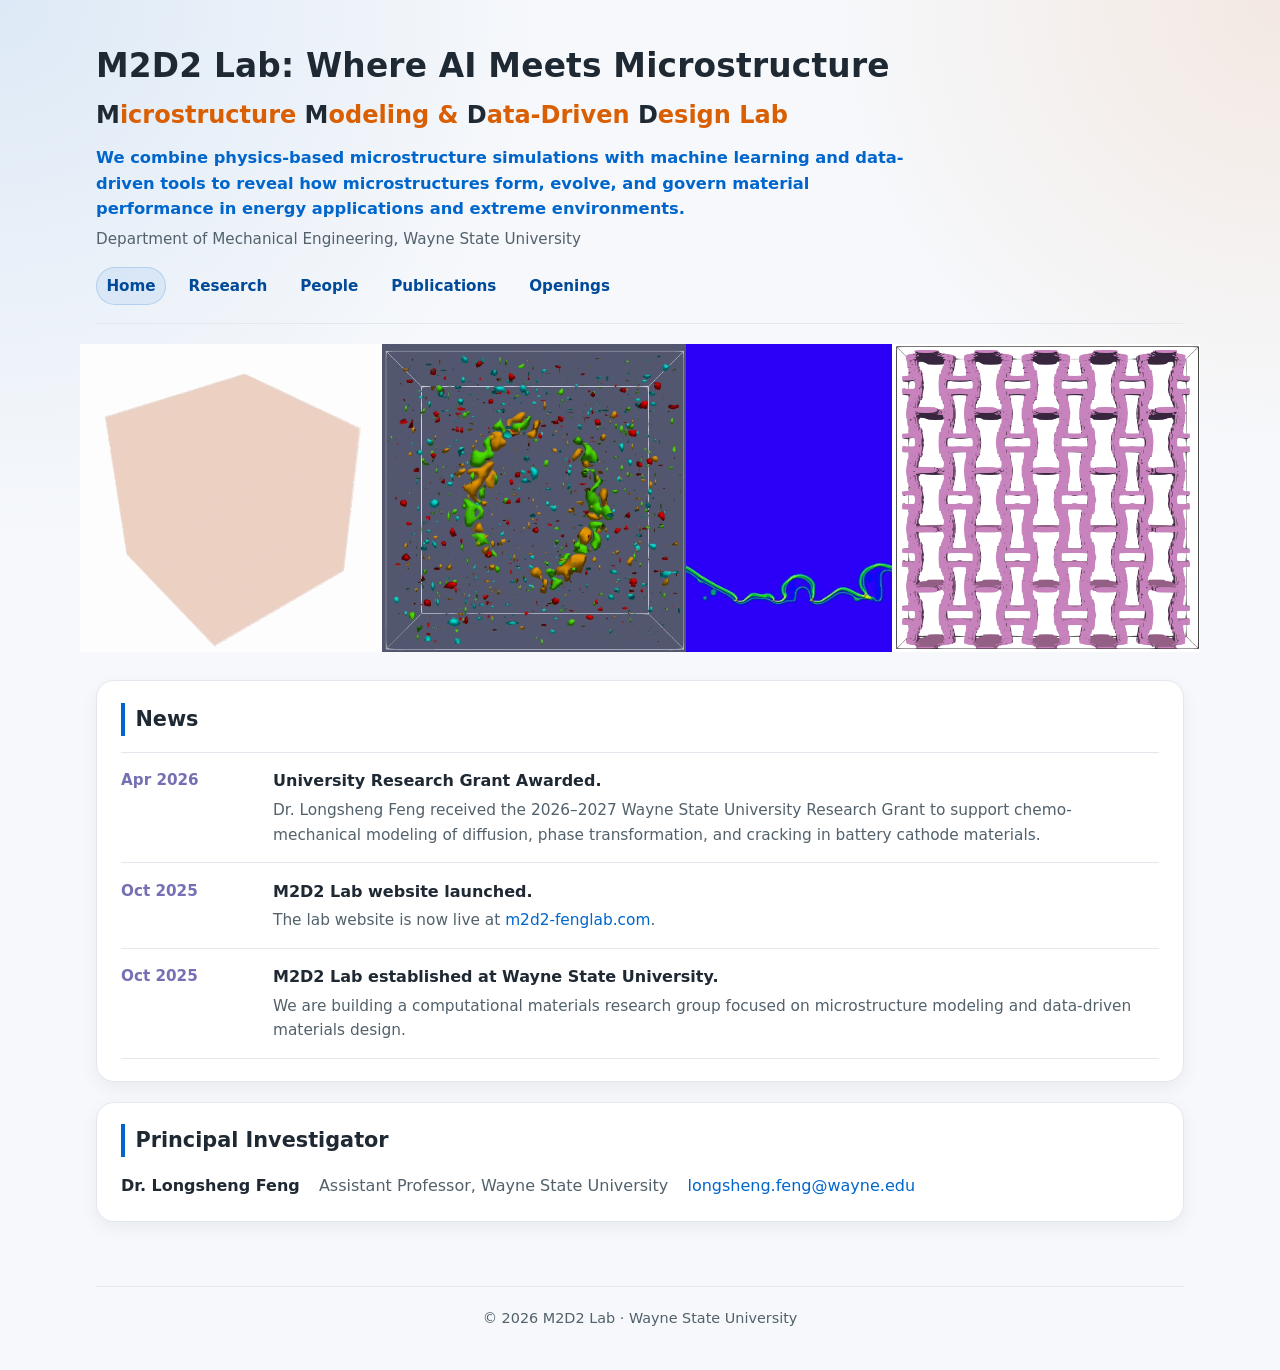
==== commit 9cbeb112: "Update index.html" ====
--- a/index.html
+++ b/index.html
@@ -61,8 +61,8 @@
           <div class="news-date">Apr 2026</div>
           <div>
             <div class="news-title">University Research Grant Awarded.</div>
-            <p>Dr. Longsheng Feng was awarded the 2026-2027 Wayne State University Research Grant, 
-              working chemo-mechanical modeling of diffusion, phase transformation and cracking in battery cathode materials. Funding period: 2026/8-2028/9</p>
+            <p>Dr. Longsheng Feng received the 2026–2027 Wayne State University Research Grant to support 
+              chemo-mechanical modeling of diffusion, phase transformation, and cracking in battery cathode materials.</p>
           </div>
         </li>
         <li class="news-item">
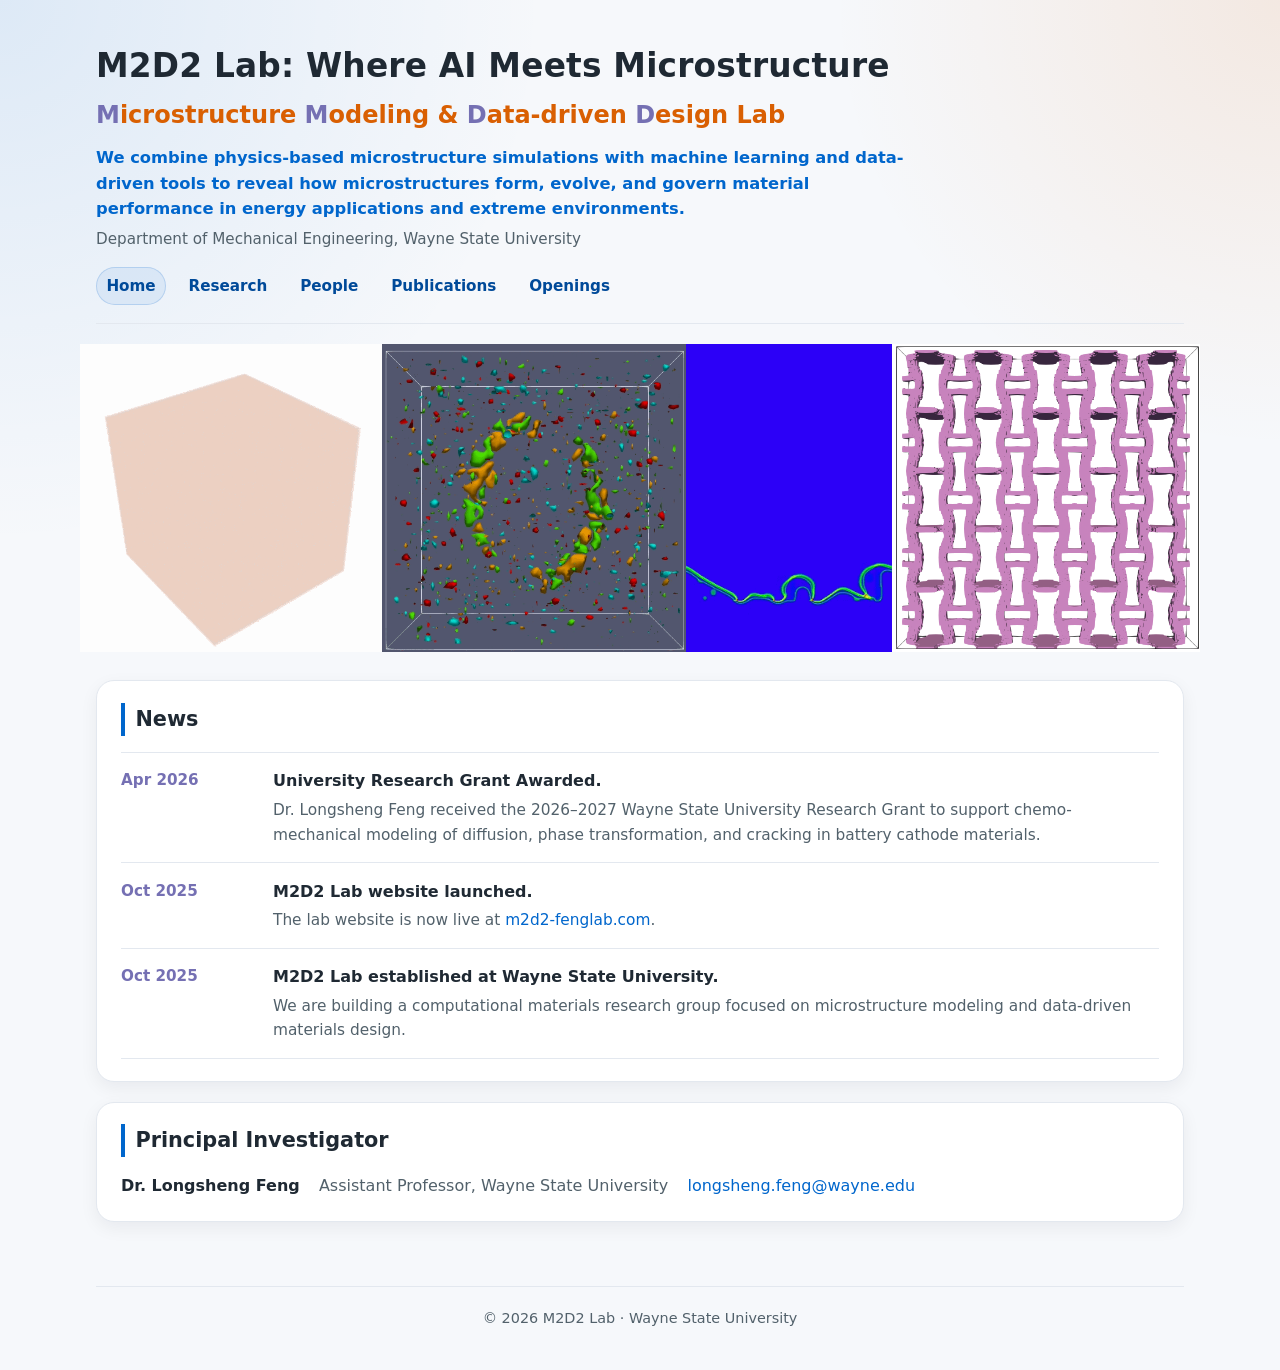
==== commit 7501bc4a: "Update index.html" ====
--- a/index.html
+++ b/index.html
@@ -15,7 +15,7 @@
         <div class="subtitle">
           <span class="m2d2-letter">M</span>icrostructure 
           <span class="m2d2-letter">M</span>odeling &amp; 
-          <span class="m2d2-letter">D</span>ata-Driven 
+          <span class="m2d2-letter">D</span>ata-driven 
           <span class="m2d2-letter">D</span>esign Lab
         </div>
         <p class="brand-intro">
--- a/style.css
+++ b/style.css
@@ -111,7 +111,7 @@
 }
 
 .m2d2-letter {
-  color: var(--text);
+  color: var(--purple);
   font-weight: 850;
 }
 
